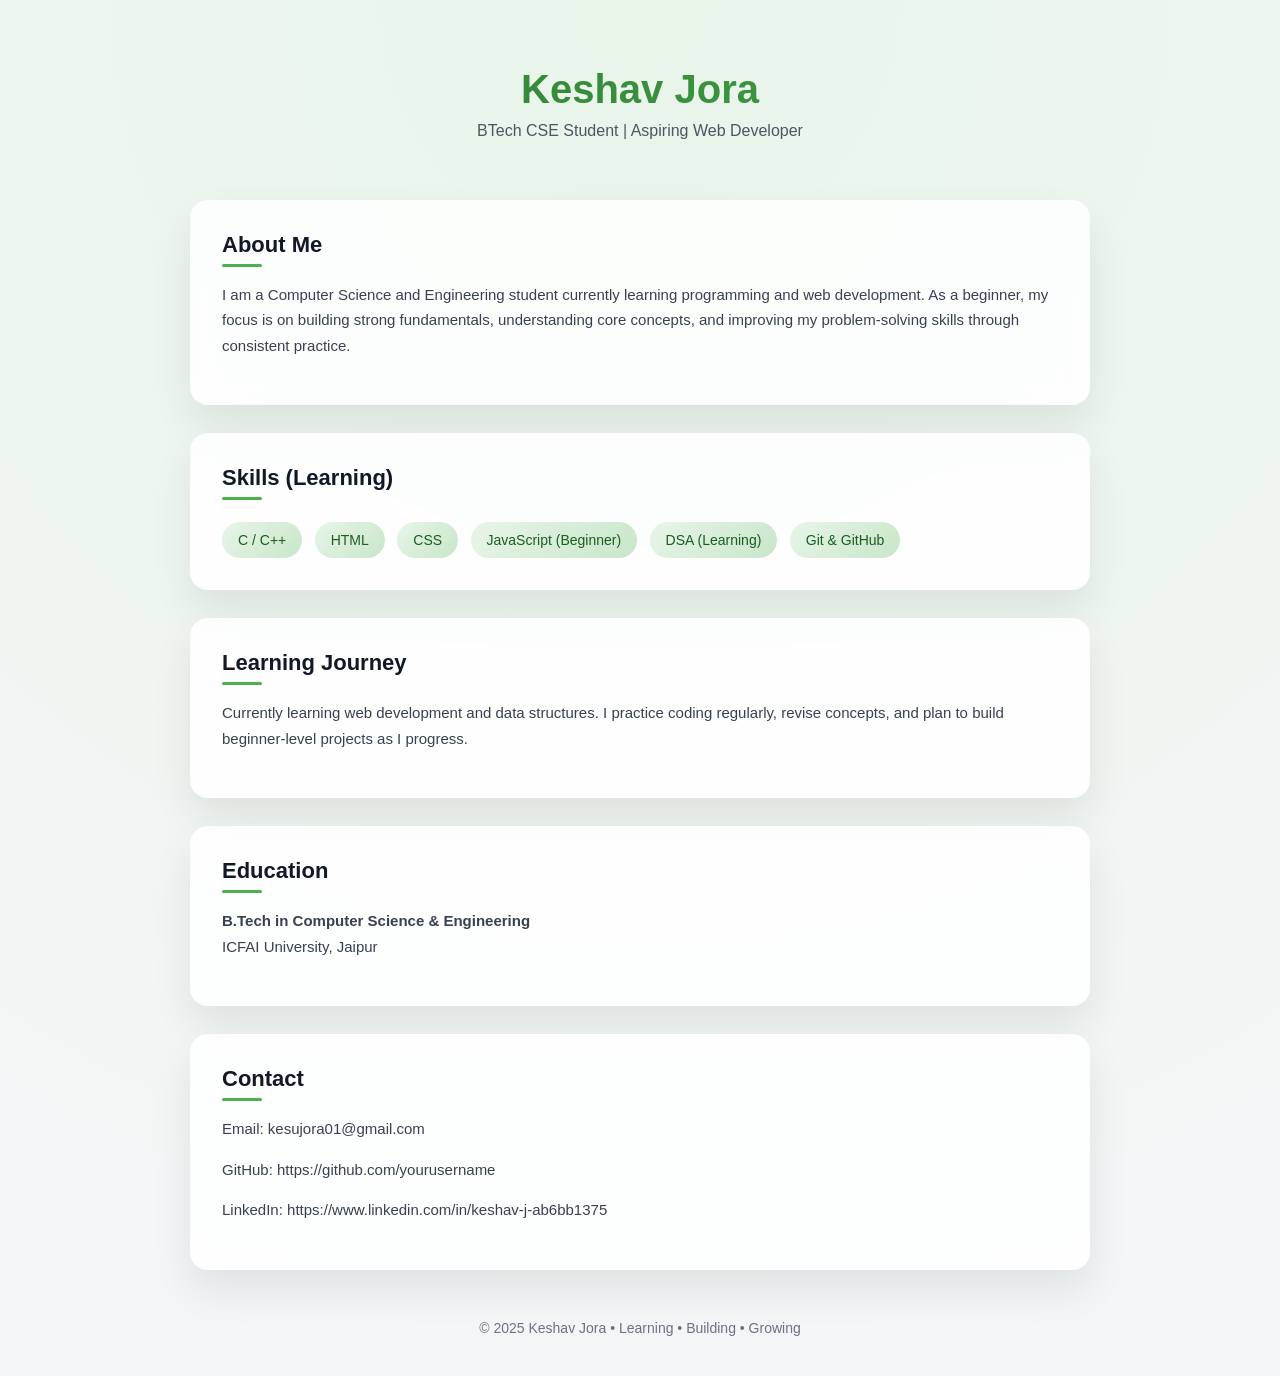
==== Portfolio.html @ 358cd7a1 "add initial portfolio website" ====
<!DOCTYPE html>
<html lang="en">
  <head>
    <meta charset="UTF-8" />
    <title>Keshav Jora | Portfolio</title>
    <meta name="viewport" content="width=device-width, initial-scale=1.0" />

    <style>
      * {
        box-sizing: border-box;
      }

      body {
        margin: 0;
        font-family: "Poppins", "Segoe UI", sans-serif;
        background: radial-gradient(circle at top, #e8f5e9, #f4f6f8);
        color: #1f2933;
        padding: 40px 20px;
      }

      .container {
        max-width: 900px;
        margin: auto;
      }

      /* Header */
      header {
        text-align: center;
        margin-bottom: 60px;
      }

      header h1 {
        font-size: 40px;
        margin-bottom: 10px;
        background: linear-gradient(90deg, #2e7d32, #43a047);
        -webkit-background-clip: text;
        -webkit-text-fill-color: transparent;
      }

      header p {
        font-size: 16px;
        color: #4b5563;
        margin: 0;
      }

      /* Card */
      .card {
        background: rgba(255, 255, 255, 0.85);
        backdrop-filter: blur(10px);
        padding: 32px;
        margin-bottom: 28px;
        border-radius: 18px;
        box-shadow: 0 20px 40px rgba(0, 0, 0, 0.08);
        transition: transform 0.3s ease, box-shadow 0.3s ease;
      }

      .card:hover {
        transform: translateY(-6px);
        box-shadow: 0 30px 60px rgba(0, 0, 0, 0.12);
      }

      .card h2 {
        margin-top: 0;
        margin-bottom: 14px;
        font-size: 22px;
        color: #111827;
        position: relative;
      }

      .card h2::after {
        content: "";
        display: block;
        width: 40px;
        height: 3px;
        background: #4caf50;
        margin-top: 6px;
        border-radius: 2px;
      }

      .card p {
        line-height: 1.7;
        color: #374151;
        font-size: 15px;
      }

      /* Skills */
      .skills {
        margin-top: 14px;
      }

      .skills span {
        display: inline-block;
        background: linear-gradient(135deg, #e8f5e9, #c8e6c9);
        color: #1b5e20;
        padding: 10px 16px;
        margin: 8px 8px 0 0;
        border-radius: 999px;
        font-size: 14px;
        font-weight: 500;
      }

      /* Footer */
      footer {
        text-align: center;
        margin-top: 50px;
        font-size: 14px;
        color: #6b7280;
      }

      /* Mobile Responsive */
      @media (max-width: 768px) {
        header h1 {
          font-size: 30px;
        }

        .card {
          padding: 22px;
        }

        .skills span {
          padding: 8px 14px;
          font-size: 13px;
        }
      }
    </style>
  </head>

  <body>
    <div class="container">
      <header>
        <h1>Keshav Jora</h1>
        <p>BTech CSE Student | Aspiring Web Developer</p>
      </header>

      <section class="card">
        <h2>About Me</h2>
        <p>
          I am a Computer Science and Engineering student currently learning
          programming and web development. As a beginner, my focus is on
          building strong fundamentals, understanding core concepts, and
          improving my problem-solving skills through consistent practice.
        </p>
      </section>

      <section class="card">
        <h2>Skills (Learning)</h2>
        <div class="skills">
          <span>C / C++</span>
          <span>HTML</span>
          <span>CSS</span>
          <span>JavaScript (Beginner)</span>
          <span>DSA (Learning)</span>
          <span>Git & GitHub</span>
        </div>
      </section>

      <section class="card">
        <h2>Learning Journey</h2>
        <p>
          Currently learning web development and data structures. I practice
          coding regularly, revise concepts, and plan to build beginner-level
          projects as I progress.
        </p>
      </section>

      <section class="card">
        <h2>Education</h2>
        <p>
          <strong>B.Tech in Computer Science & Engineering</strong><br />
          ICFAI University, Jaipur
        </p>
      </section>

      <section class="card">
        <h2>Contact</h2>
        <p>Email: kesujora01@gmail.com</p>
        <p>GitHub: https://github.com/yourusername</p>
        <p>LinkedIn: https://www.linkedin.com/in/keshav-j-ab6bb1375</p>
      </section>

      <footer>© 2025 Keshav Jora • Learning • Building • Growing</footer>
    </div>
  </body>
</html>
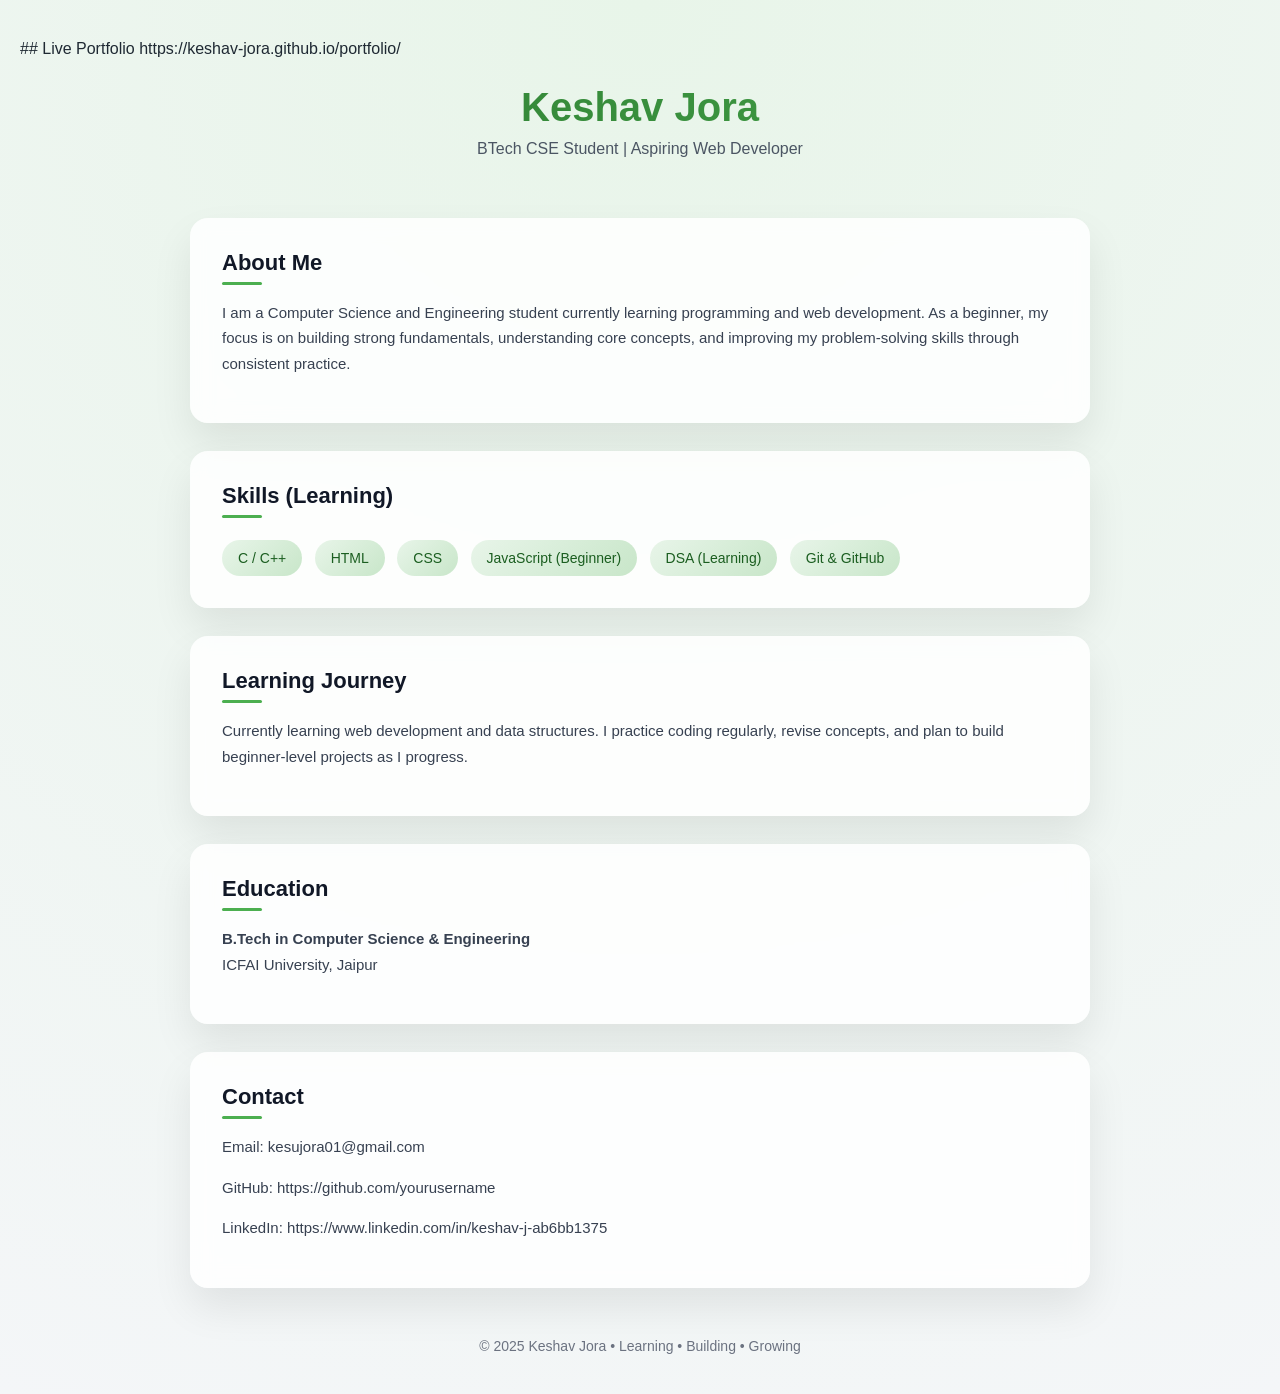
==== commit 4e72537a: "Update Portfolio.html" ====
--- a/Portfolio.html
+++ b/Portfolio.html
@@ -1,3 +1,7 @@
+## Live Portfolio
+https://keshav-jora.github.io/portfolio/
+
+
 <!DOCTYPE html>
 <html lang="en">
   <head>
@@ -182,3 +186,4 @@
     </div>
   </body>
 </html>
+
